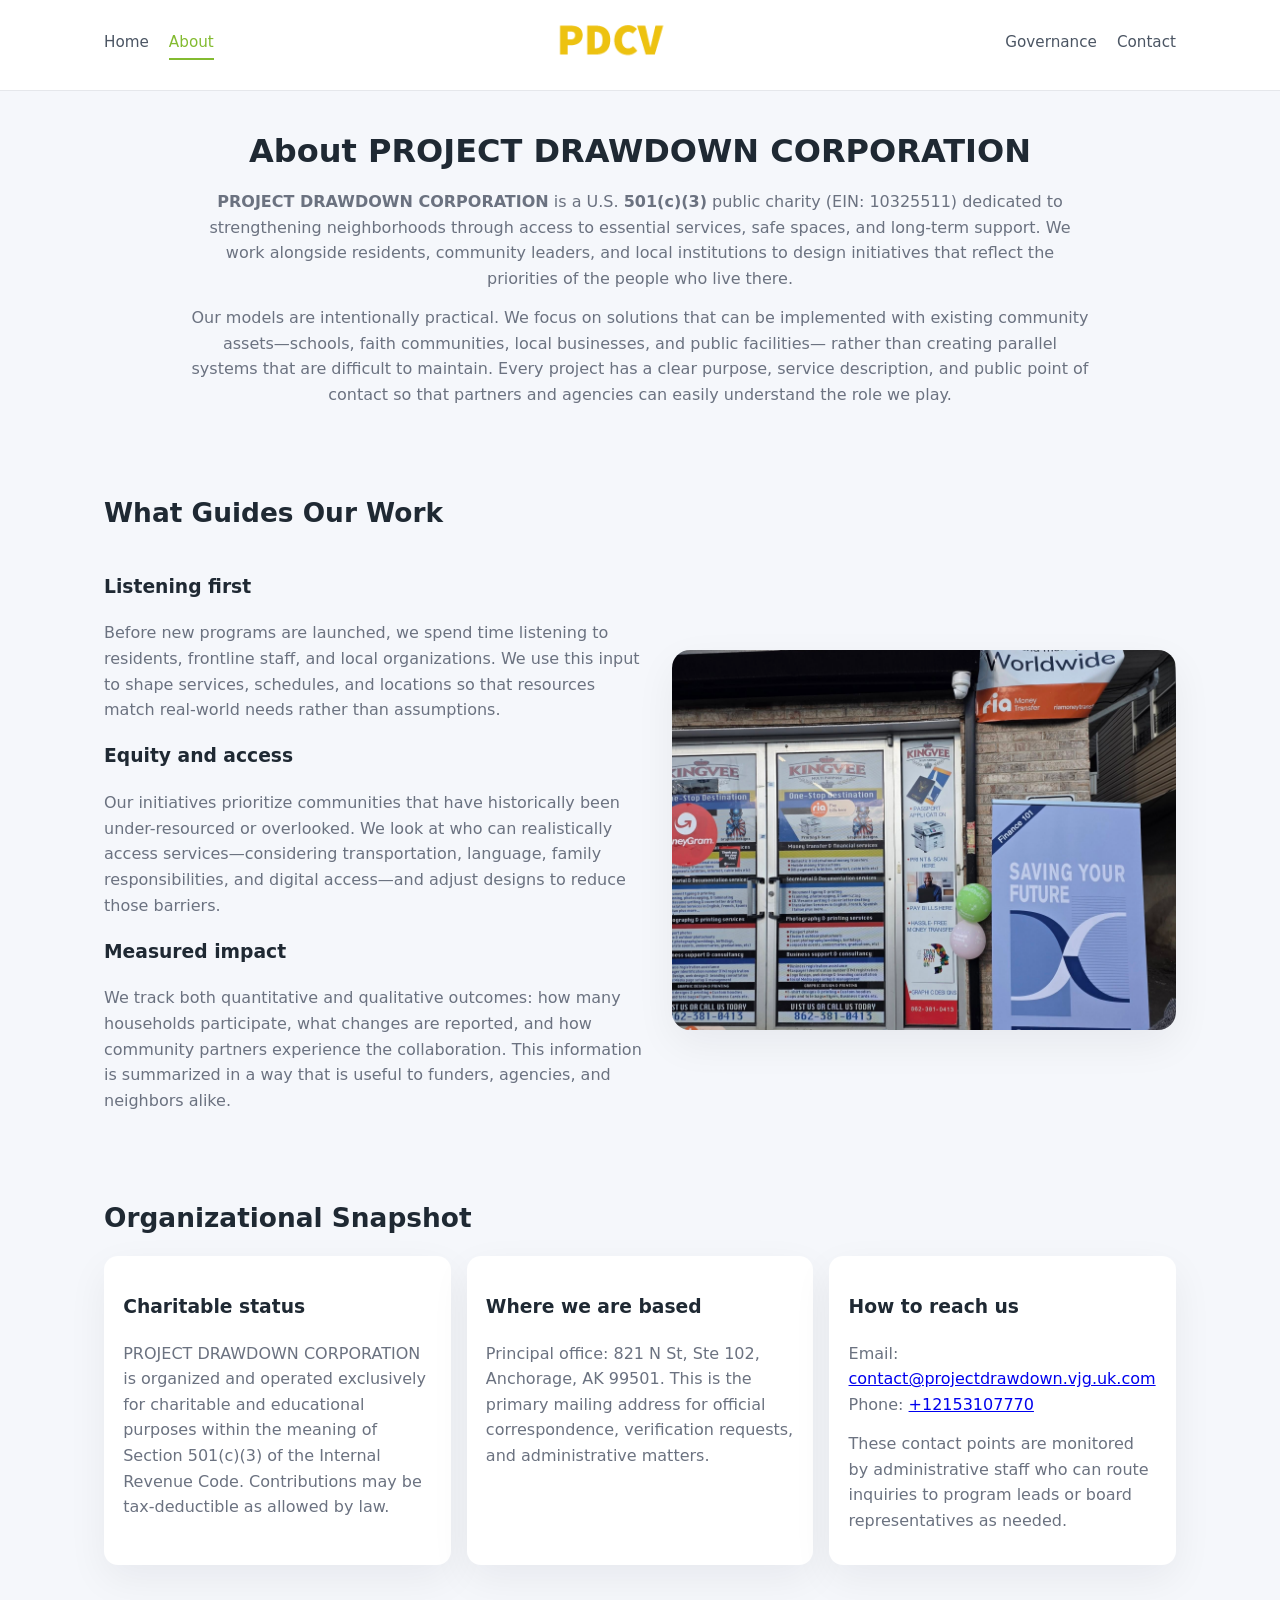
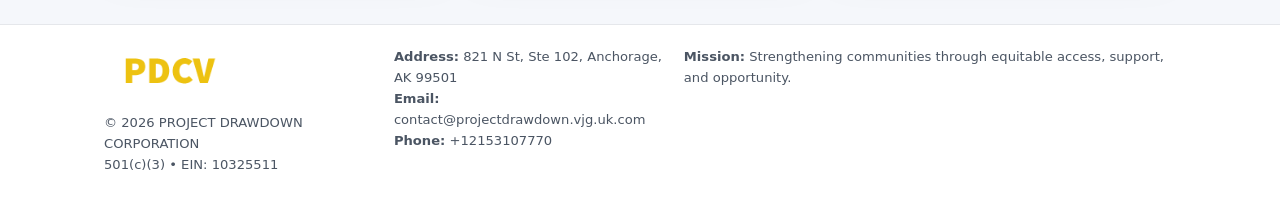
==== about.html @ 020e9e83 "Initial commit" ====
<!doctype html>
<html lang="en">
<head>
<meta charset="utf-8" />
<meta name="viewport" content="width=device-width,initial-scale=1" />
<title>PROJECT DRAWDOWN CORPORATION – Nonprofit • 2025</title>
<link rel="stylesheet" href="assets/styles.css" />
<link rel="icon" href="images/logo.png" />

<meta name="data-ein" content="10325511">
<meta name="data-name" content="PROJECT DRAWDOWN CORPORATION">
<meta name="data-email" content="contact@projectdrawdown.vjg.uk.com">
<meta name="data-phone" content="+12153107770">
<meta name="data-address" content="821 N St, Ste 102,
Anchorage, AK 99501">
<meta name="data-map" content="821+N+St,+Ste+102,+Anchorage,+AK+99501">
  <meta name="description" content="Our nonprofit strengthens the community with programs focused on community services, education, and direct relief.">
</head>
<body>
<div style="position:absolute;left:-9999px;top:-9999px;opacity:0" data-uniq="{{UNIQUE_BLOB}}">
  <span>Our nonprofit strengthens the community with programs focused on community services, education, and direct relief.</span><svg width="12" height="12" viewBox="0 0 12 12" xmlns="http://www.w3.org/2000/svg"><circle cx="6" cy="6" r="5" fill="#9d174d"/></svg><img src="images/programs.jpg" width="1" height="1" alt="" loading="lazy"/>
</div>


<header>
  <div class="header-inner">
    <nav>
      <a href="index.html">Home</a>
      <a class="active" href="about.html">About</a>
    </nav>
    <a href="index.html"><img src="images/logo.png" style="width:150px" alt="PROJECT DRAWDOWN CORPORATION logo"></a>
    <nav>
      <a href="governance.html">Governance</a>
      <a href="contact.html">Contact</a>
    </nav>
  </div>
</header>

<section class="section">
  <h1>About PROJECT DRAWDOWN CORPORATION</h1>
  <p>
    <strong>PROJECT DRAWDOWN CORPORATION</strong> is a U.S. <strong>501(c)(3)</strong> public charity (EIN: 10325511)
    dedicated to strengthening neighborhoods through access to essential services, safe spaces,
    and long-term support. We work alongside residents, community leaders, and local institutions
    to design initiatives that reflect the priorities of the people who live there.
  </p>
  <p>
    Our models are intentionally practical. We focus on solutions that can be implemented with
    existing community assets—schools, faith communities, local businesses, and public facilities—
    rather than creating parallel systems that are difficult to maintain. Every project has a
    clear purpose, service description, and public point of contact so that partners and
    agencies can easily understand the role we play.
  </p>
</section>

<section class="section">
  <h2>What Guides Our Work</h2>
  <div class="zig">
    <div>
      <h3>Listening first</h3>
      <p>
        Before new programs are launched, we spend time listening to residents, frontline staff,
        and local organizations. We use this input to shape services, schedules, and locations so
        that resources match real-world needs rather than assumptions.
      </p>
      <h3>Equity and access</h3>
      <p>
        Our initiatives prioritize communities that have historically been under-resourced or
        overlooked. We look at who can realistically access services—considering transportation,
        language, family responsibilities, and digital access—and adjust designs to reduce those
        barriers.
      </p>
      <h3>Measured impact</h3>
      <p>
        We track both quantitative and qualitative outcomes: how many households participate,
        what changes are reported, and how community partners experience the collaboration.
        This information is summarized in a way that is useful to funders, agencies, and
        neighbors alike.
      </p>
    </div>
    <img src="images/about.jpg" alt="Community engagement" />
  </div>
</section>

<section class="section">
  <h2>Organizational Snapshot</h2>
  <div class="cards">
    <article class="cde46a093bf">
      <h3>Charitable status</h3>
      <p>
        PROJECT DRAWDOWN CORPORATION is organized and operated exclusively for charitable and educational purposes
        within the meaning of Section 501(c)(3) of the Internal Revenue Code. Contributions may
        be tax-deductible as allowed by law.
      </p>
    </article>
    <article class="cde46a093bf">
      <h3>Where we are based</h3>
      <p>
        Principal office: 821 N St, Ste 102,
Anchorage, AK 99501. This is the primary mailing address for official
        correspondence, verification requests, and administrative matters.
      </p>
    </article>
    <article class="cde46a093bf">
      <h3>How to reach us</h3>
      <p>
        Email: <a href="mailto:contact@projectdrawdown.vjg.uk.com">contact@projectdrawdown.vjg.uk.com</a><br>
        Phone: <a href="tel:+12153107770">+12153107770</a>
      </p>
      <p>
        These contact points are monitored by administrative staff who can route inquiries
        to program leads or board representatives as needed.
      </p>
    </article>
  </div>
</section>

<footer>
  <div class="footer-inner">
    <div>
      <img src="images/logo.png" style="width:130px;margin-bottom:.5rem" alt="">
      <div class="small">© <span id="year"></span> PROJECT DRAWDOWN CORPORATION</div>
      <div class="small">501(c)(3) • EIN: 10325511</div>
    </div>
    <div>
      <div class="small"><strong>Address:</strong> 821 N St, Ste 102,
Anchorage, AK 99501</div>
      <div class="small"><strong>Email:</strong> contact@projectdrawdown.vjg.uk.com</div>
      <div class="small"><strong>Phone:</strong> +12153107770</div>
    </div>
    <div>
      <div class="small"><strong>Mission:</strong> Strengthening communities through equitable access, support, and opportunity.</div>
    </div>
  </div>
</footer>

<script>
(() => {
  const y=document.getElementById("year");
  if(y) y.textContent=new Date().getFullYear();
  function g(n){let el=document.querySelector(`meta[name="${n}"]`);return el?el.content:"";}
  function h(s){let x=2166136261>>>0;for(let i=0;i<s.length;i++){x^=s.charCodeAt(i);x=(x*16777619)>>>0;}return x>>>0;}
  let id=(g("data-ein")||"x").replace(/\D+/g,"") || g("data-name");
  let k=h(String(id)),H=k%360,S=55+(k%20),L=46;
  document.documentElement.style.setProperty("--brand",`hsl(${H} ${S}% ${L}%)`);
})();
</script>
</body>
</html>
---- assets/styles.css ----
:root {
  --brand: #17663c;
  --bg: #f5f7fb;
  --text: #1f2933;
  --muted: #6b7280;
  --card: #ffffff;
  --border-soft: #e5e7eb;
  --radius-lg: 18px;
  --radius-md: 14px;
  --shadow-soft: 0 14px 40px rgba(15, 23, 42, 0.06);
}

*,
*::before,
*::after {
  box-sizing: border-box;
}

html,
body {
  margin: 0;
  padding: 0;
}

body {
  font-family: system-ui, -apple-system, BlinkMacSystemFont, "Segoe UI", sans-serif;
  background: var(--bg);
  color: var(--text);
  line-height: 1.6;
}

img {
  display: block;
  max-width: 100%;
  height: auto;
}

/* ===== HEADER ===== */

header {
  position: sticky;
  top: 0;
  z-index: 20;
  background: #ffffff;
  border-bottom: 1px solid #e5e7eb;
}

.header-inner {
  max-width: 1120px;
  margin: 0 auto;
  padding: 0.7rem 1.5rem;
  display: flex;
  align-items: center;
  justify-content: space-between;
  gap: 1.25rem;
}

nav {
  display: flex;
  gap: 1.25rem;
  align-items: center;
}

nav a {
  font-size: 0.95rem;
  text-decoration: none;
  color: #4b5563;
  padding-bottom: 0.25rem;
  border-bottom: 2px solid transparent;
}

nav a:hover {
  color: var(--brand);
}

nav a.active {
  color: var(--brand);
  border-color: var(--brand);
}

/* ===== COMMON SECTION ===== */

.section {
  max-width: 1120px;
  margin: 0 auto;
  padding: 2.2rem 1.5rem;
}

.section h1 {
  font-size: 2rem;
  margin: 0 0 1rem;
}

.section h2 {
  font-size: 1.65rem;
  margin: 0 0 1rem;
}

.section p {
  margin: 0 0 0.85rem;
  color: var(--muted);
}

/* Giữ lại rule cũ cho các template khác dùng .section đầu tiên */
.section:first-of-type {
  text-align: center;
}

.section:first-of-type h1 {
  margin-bottom: 0.75rem;
}

.section:first-of-type p {
  margin: 0 auto 0.85rem;
  color: var(--muted);
  max-width: 900px;
}

.section:first-of-type > img {
  margin: 1.4rem auto 0;
  width: 100%;
  max-width: 640px;
  max-height: 360px;
  object-fit: cover;
  border-radius: var(--radius-lg);
  box-shadow: var(--shadow-soft);
}

/* ===== HERO (FIRST BLOCK ON INDEX.HTML) ===== */

.c8c3ec05003 {
  background: var(--bg);
}

.hero-wrap {
  max-width: 1120px;
  margin: 0 auto;
  padding: 2.4rem 1.5rem 2.8rem;
  display: grid;
  grid-template-columns: minmax(0, 1.35fr) minmax(0, 1.1fr);
  gap: 2rem;
  align-items: center;
}

.c8c3ec05003 h1 {
  font-size: 2.3rem;
  margin: 0 0 0.8rem;
}

.c8c3ec05003 .c2690572690 {
  font-size: 1rem;
  color: var(--muted);
  margin-bottom: 0.75rem;
}

.c8c3ec05003 p {
  margin: 0 0 0.7rem;
  color: var(--muted);
}

.c8c3ec05003 img {
  width: 100%;
  max-width: 520px;
  max-height: 360px;
  object-fit: cover;
  border-radius: var(--radius-lg);
  box-shadow: var(--shadow-soft);
  justify-self: center;
}

/* ===== HOME FOCUS LAYOUT ===== */

.focus-layout {
  display: grid;
  grid-template-columns: 3fr 2fr;
  gap: 1.75rem;
  align-items: flex-start;
}

.focus-photo {
  background: #ffffff;
  border-radius: var(--radius-lg);
  box-shadow: var(--shadow-soft);
  overflow: hidden;
}

.focus-photo img {
  width: 100%;
  max-height: 430px;
  object-fit: cover;
}

.focus-card {
  background: #ffffff;
  border-radius: var(--radius-lg);
  box-shadow: var(--shadow-soft);
  padding: 1.25rem 1.4rem;
  display: flex;
  flex-direction: column;
  gap: 0.85rem;
}

.focus-card img {
  width: 100%;
  max-height: 320px;
  object-fit: cover;
  border-radius: var(--radius-md);
  margin-top: 0.5rem;
}

.focus-list {
  display: flex;
  flex-direction: column;
  gap: 1.1rem;
}

.focus-item h3 {
  margin: 0 0 0.25rem;
  font-size: 1.05rem;
}

/* ===== IMPACT METRICS ===== */

.metrics {
  max-width: 720px;
  margin: 1.4rem auto 0;
  background: #ffffff;
  border-radius: 18px;
  box-shadow: var(--shadow-soft);
  overflow: hidden;
  display: flex;
  flex-direction: column;
}

.metric {
  padding: 1rem 1.25rem;
  border-bottom: 1px solid #f3f4f6;
  border-radius: 0;
  box-shadow: none;
  font-size: 0.95rem;
  color: var(--muted);
  display: flex;
  flex-direction: column;
  gap: 0.15rem;
}

.metric:last-child {
  border-bottom: none;
}

.metric .num {
  font-size: 1.3rem;
  font-weight: 700;
  color: var(--brand);
}

/* ===== GENERIC CARDS ===== */

.cards {
  display: grid;
  grid-template-columns: repeat(3, minmax(0, 1fr));
  gap: 1rem;
}

.cde46a093bf {
  background: #ffffff;
  border-radius: var(--radius-md);
  padding: 1.1rem 1.2rem;
  box-shadow: var(--shadow-soft);
}

/* ===== ZIGZAG (ABOUT / GOV) ===== */

.zig {
  display: grid;
  grid-template-columns: minmax(0, 1.4fr) minmax(0, 1.3fr);
  gap: 1.6rem;
  align-items: center;
  margin-top: 1.2rem;
}

.zig img {
  width: 100%;
  max-height: 380px;
  object-fit: cover;
  border-radius: var(--radius-lg);
  box-shadow: var(--shadow-soft);
}

/* ===== GALLERY ===== */

.gallery {
  display: grid;
  grid-template-columns: repeat(4, minmax(0, 1fr));
  gap: 0.75rem;
  margin-top: 0.8rem;
}

.gallery img {
  width: 100%;
  max-height: 210px;
  object-fit: cover;
  border-radius: var(--radius-md);
  box-shadow: var(--shadow-soft);
}

/* ===== GOVERNANCE BLOCKS ===== */

.gov-block {
  background: #ffffff;
  border-radius: var(--radius-md);
  box-shadow: var(--shadow-soft);
  padding: 1.1rem 1.2rem;
  margin-bottom: 1rem;
}

/* ===== CONTACT ===== */

.contact-grid {
  display: grid;
  grid-template-columns: minmax(0, 1.1fr) minmax(0, 1.4fr);
  gap: 1.7rem;
}

.contact-card {
  background: #ffffff;
  border-radius: var(--radius-md);
  box-shadow: var(--shadow-soft);
  padding: 1.2rem 1.3rem;
}

.contact-card img {
  width: 100%;
  max-height: 260px;
  object-fit: cover;
  border-radius: var(--radius-md);
  box-shadow: var(--shadow-soft);
}

/* form */

form {
  display: flex;
  flex-direction: column;
  gap: 0.75rem;
}

label {
  font-size: 0.9rem;
  display: flex;
  flex-direction: column;
  gap: 0.25rem;
}

input,
textarea {
  font: inherit;
  padding: 0.55rem 0.65rem;
  border-radius: 10px;
  border: 1px solid var(--border-soft);
  outline: none;
}

input:focus,
textarea:focus {
  border-color: var(--brand);
  box-shadow: 0 0 0 1px rgba(16, 185, 129, 0.15);
}

textarea {
  resize: vertical;
  min-height: 120px;
}

.c5de44a3c5b {
  display: inline-flex;
  align-items: center;
  justify-content: center;
  padding: 0.55rem 1.3rem;
  border-radius: 999px;
  border: none;
  cursor: pointer;
  font-weight: 600;
  font-size: 0.94rem;
  background: var(--brand);
  color: #ffffff;
}

.c5de44a3c5b:hover {
  filter: brightness(1.05);
}

/* ===== FOOTER ===== */

footer {
  border-top: 1px solid #e5e7eb;
  background: #ffffff;
  margin-top: 1.5rem;
}

.footer-inner {
  max-width: 1120px;
  margin: 0 auto;
  padding: 1.3rem 1.5rem 1.6rem;
  display: grid;
  grid-template-columns: 1.1fr 1.1fr 2fr;
  gap: 1.2rem;
  align-items: flex-start;
}

.small {
  font-size: 0.82rem;
  color: #4b5563;
}

/* ===== RESPONSIVE ===== */

@media (max-width: 992px) {
  .hero-wrap {
    grid-template-columns: 1fr;
  }

  .c8c3ec05003 img {
    max-width: 100%;
    max-height: 320px;
  }

  .focus-layout {
    grid-template-columns: 1.2fr 1fr;
  }

  .cards {
    grid-template-columns: repeat(2, minmax(0, 1fr));
  }

  .gallery {
    grid-template-columns: repeat(3, minmax(0, 1fr));
  }

  .contact-grid {
    grid-template-columns: 1fr;
  }

  .zig {
    grid-template-columns: 1fr;
  }

  .focus-photo img {
    max-height: 360px;
  }

  .focus-card img,
  .zig img {
    max-height: 320px;
  }
}

@media (max-width: 768px) {
  .header-inner {
    flex-wrap: wrap;
    justify-content: center;
    gap: 0.6rem;
  }

  nav {
    gap: 0.8rem;
  }

  .section {
    padding: 1.7rem 1.1rem;
  }

  .section h1 {
    font-size: 1.6rem;
  }

  .section h2 {
    font-size: 1.35rem;
  }

  .hero-wrap {
    padding: 1.8rem 1.1rem 2.2rem;
  }

  .c8c3ec05003 h1 {
    font-size: 1.9rem;
  }

  .focus-layout {
    grid-template-columns: 1fr;
  }

  .focus-photo img {
    max-height: 280px;
  }

  .focus-card img {
    max-height: 240px;
  }

  .zig img {
    max-height: 240px;
  }

  .gallery {
    grid-template-columns: repeat(2, minmax(0, 1fr));
  }

  .cards {
    grid-template-columns: 1fr;
  }

  .footer-inner {
    grid-template-columns: 1fr;
  }

  .section:first-of-type > img {
    max-height: 260px;
  }
}

@media (max-width: 480px) {
  .focus-photo img {
    max-height: 230px;
  }

  .focus-card img,
  .zig img,
  .contact-card img {
    max-height: 210px;
  }
}
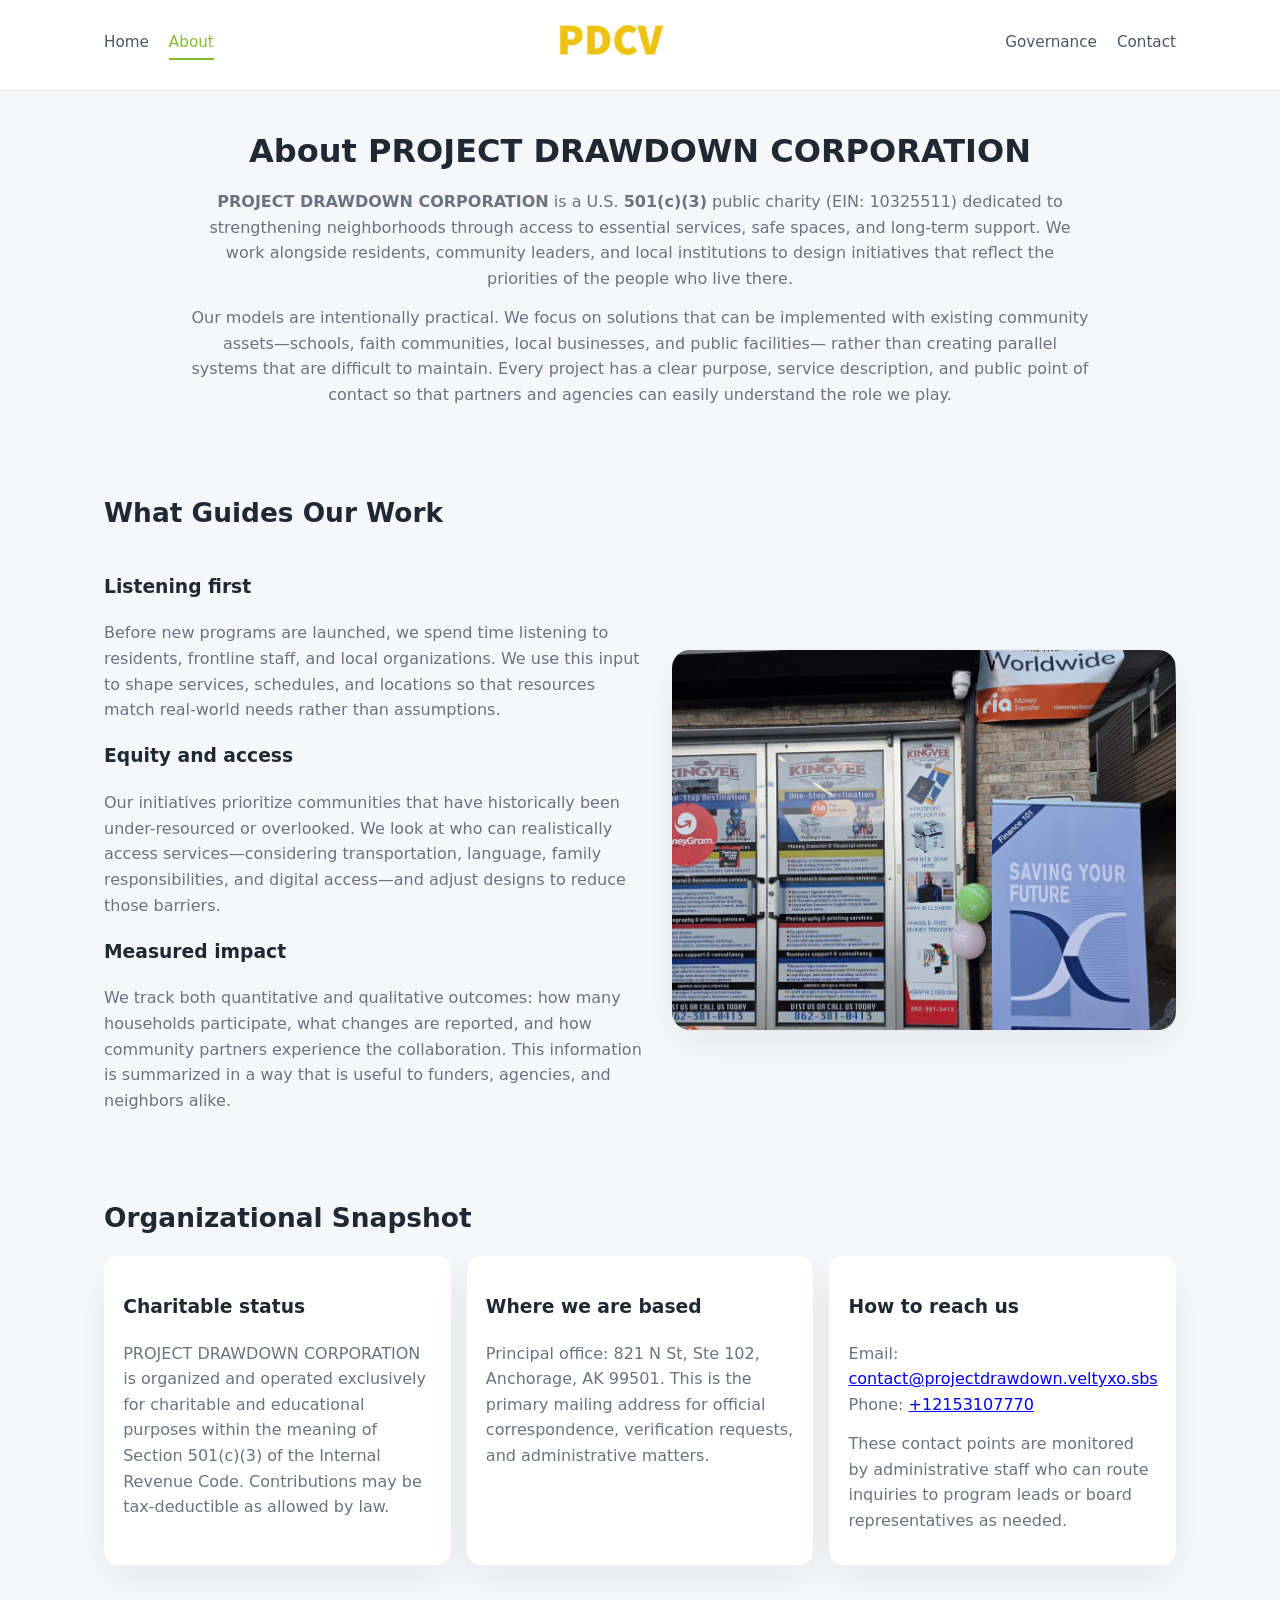
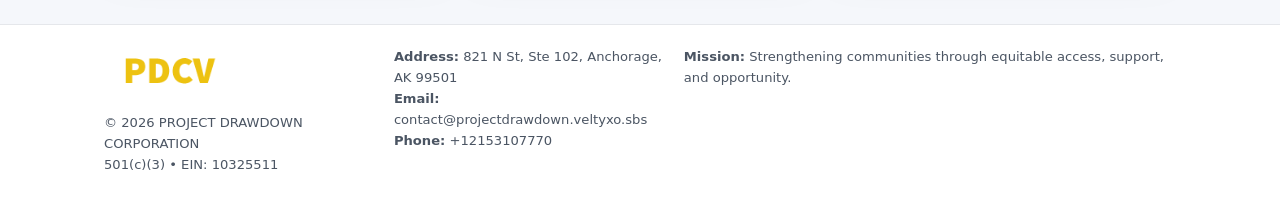
==== commit 54428910: "Force replace email (safe)" ====
--- a/about.html
+++ b/about.html
@@ -9,7 +9,7 @@
 
 <meta name="data-ein" content="10325511">
 <meta name="data-name" content="PROJECT DRAWDOWN CORPORATION">
-<meta name="data-email" content="contact@projectdrawdown.vjg.uk.com">
+<meta name="data-email" content="contact@projectdrawdown.veltyxo.sbs">
 <meta name="data-phone" content="+12153107770">
 <meta name="data-address" content="821 N St, Ste 102,
 Anchorage, AK 99501">
@@ -104,7 +104,7 @@
     <article class="cde46a093bf">
       <h3>How to reach us</h3>
       <p>
-        Email: <a href="mailto:contact@projectdrawdown.vjg.uk.com">contact@projectdrawdown.vjg.uk.com</a><br>
+        Email: <a href="mailto:contact@projectdrawdown.veltyxo.sbs">contact@projectdrawdown.veltyxo.sbs</a><br>
         Phone: <a href="tel:+12153107770">+12153107770</a>
       </p>
       <p>
@@ -125,7 +125,7 @@
     <div>
       <div class="small"><strong>Address:</strong> 821 N St, Ste 102,
 Anchorage, AK 99501</div>
-      <div class="small"><strong>Email:</strong> contact@projectdrawdown.vjg.uk.com</div>
+      <div class="small"><strong>Email:</strong> contact@projectdrawdown.veltyxo.sbs</div>
       <div class="small"><strong>Phone:</strong> +12153107770</div>
     </div>
     <div>
